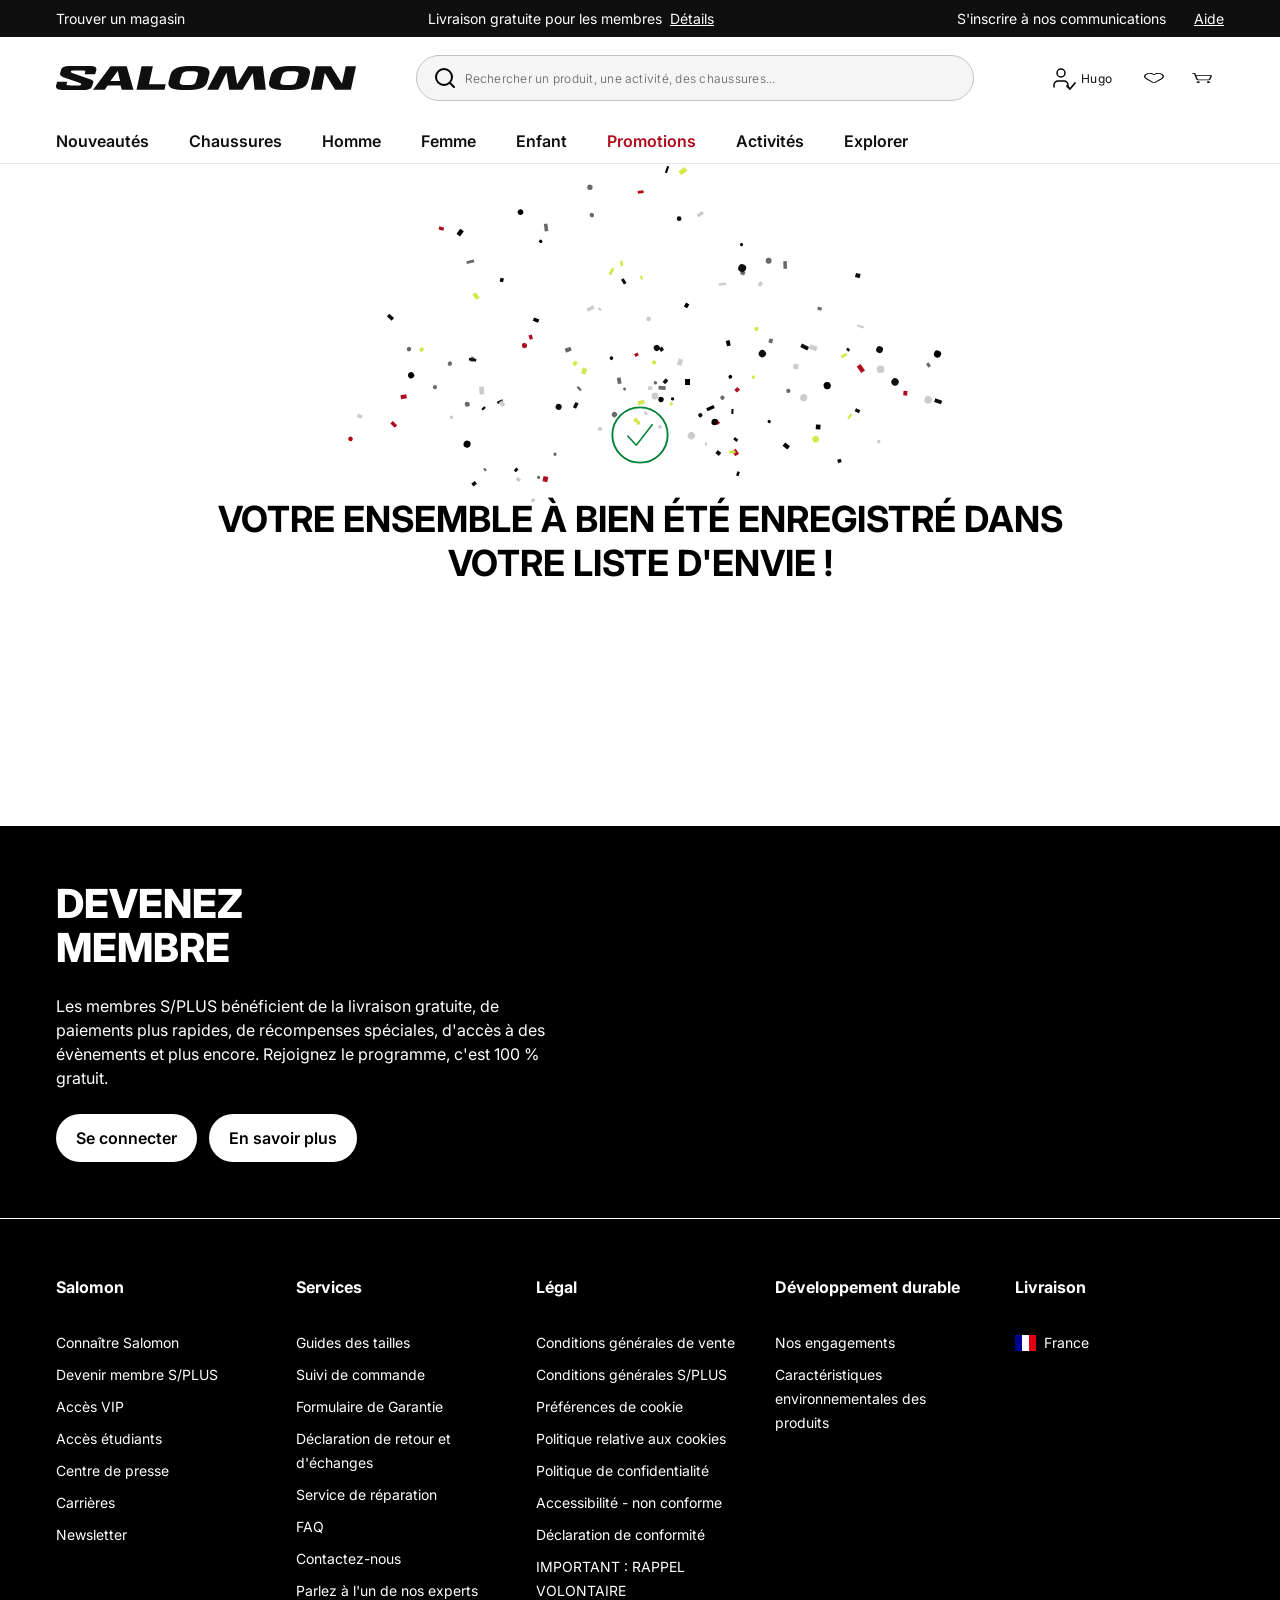
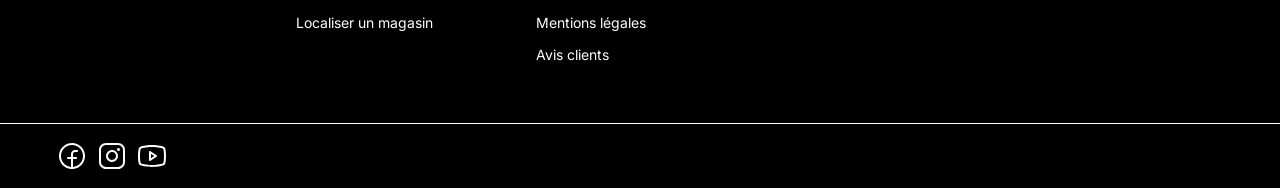
==== ensemble-success.html @ 6f2959b4 "Initial commit — Salomon configurateur prototype Co-Authored-By: Claude Sonnet 4.6 <noreply@anthropi" ====
<!DOCTYPE html>
<html lang="fr">
<head>
  <meta charset="UTF-8" />
  <meta name="viewport" content="width=device-width, initial-scale=1.0" />
  <title>Salomon — Ensemble enregistré</title>
  <link rel="preconnect" href="https://fonts.googleapis.com" />
  <link rel="preconnect" href="https://fonts.gstatic.com" crossorigin />
  <link href="https://fonts.googleapis.com/css2?family=Inter:wght@300;400;500;600;700;800&display=swap" rel="stylesheet" />
  <link rel="stylesheet" href="style.css" />
  <link rel="stylesheet" href="ensemble-success.css" />
</head>
<body class="ensemble-success-page">

  <!-- PREHEADER -->
  <div class="preheader">
    <span>Trouver un magasin</span>
    <div class="preheader-center">
      <span>Livraison gratuite pour les membres</span>
      <a href="#">Détails</a>
    </div>
    <div class="preheader-right">
      <span>S'inscrire à nos communications</span>
      <a href="#">Aide</a>
    </div>
  </div>

  <!-- HEADER -->
  <header class="header">
    <div class="header-top">
      <a href="index.html" class="logo">
        <img src="assets/logo.svg" alt="Salomon" />
      </a>
      <div class="search-bar">
        <img src="assets/icon-search.svg" alt="" class="search-icon" />
        <span class="search-placeholder">Rechercher un produit, une activité, des chaussures...</span>
      </div>
      <div class="header-actions">
        <button class="btn-account">
          <span class="icon-user-check">
            <img src="assets/icon-user.svg" alt="" />
            <svg class="check-badge" viewBox="0 0 12 12" fill="none" xmlns="http://www.w3.org/2000/svg">
              <polyline points="2,6 5,9 10,3" stroke="currentColor" stroke-width="1.8" stroke-linecap="round" stroke-linejoin="round"/>
            </svg>
          </span>
          <span>Hugo</span>
        </button>
        <button class="btn-icon">
          <img src="assets/icon-heart.svg" alt="Favoris" />
        </button>
        <button class="btn-icon">
          <img src="assets/icon-cart.svg" alt="Panier" />
        </button>
      </div>
    </div>
    <nav class="nav nav--bordered">
      <a href="#">Nouveautés</a>
      <a href="#">Chaussures</a>
      <a href="#">Homme</a>
      <a href="#">Femme</a>
      <a href="#">Enfant</a>
      <a href="#" class="nav-promo">Promotions</a>
      <a href="#">Activités</a>
      <a href="#">Explorer</a>
    </nav>
  </header>

  <!-- MAIN : message de succès -->
  <main class="ensemble-success-main">
    <div class="ensemble-success-content">
      <img src="assets/icon-success.svg" alt="" class="ensemble-success-icon" />
      <h1 class="ensemble-success-title">
        Votre ensemble à bien été enregistré dans votre liste d'envie !
      </h1>
    </div>
  </main>

  <!-- FOOTER -->
  <footer class="footer">
    <!-- DEVENEZ MEMBRE -->
    <div class="footer-member">
      <h2>DEVENEZ<br />MEMBRE</h2>
      <p>Les membres S/PLUS bénéficient de la livraison gratuite, de paiements plus rapides, de récompenses spéciales, d'accès à des évènements et plus encore. Rejoignez le programme, c'est 100 % gratuit.</p>
      <div class="footer-member-actions">
        <button class="cta-btn">Se connecter</button>
        <button class="cta-btn">En savoir plus</button>
      </div>
    </div>

    <div class="footer-divider"></div>

    <!-- LIENS FOOTER -->
    <div class="footer-links">
      <div class="footer-col">
        <h3>Salomon</h3>
        <ul>
          <li><a href="#">Connaître Salomon</a></li>
          <li><a href="#">Devenir membre S/PLUS</a></li>
          <li><a href="#">Accès VIP</a></li>
          <li><a href="#">Accès étudiants</a></li>
          <li><a href="#">Centre de presse</a></li>
          <li><a href="#">Carrières</a></li>
          <li><a href="#">Newsletter</a></li>
        </ul>
      </div>
      <div class="footer-col">
        <h3>Services</h3>
        <ul>
          <li><a href="#">Guides des tailles</a></li>
          <li><a href="#">Suivi de commande</a></li>
          <li><a href="#">Formulaire de Garantie</a></li>
          <li><a href="#">Déclaration de retour et d'échanges</a></li>
          <li><a href="#">Service de réparation</a></li>
          <li><a href="#">FAQ</a></li>
          <li><a href="#">Contactez-nous</a></li>
          <li><a href="#">Parlez à l'un de nos experts</a></li>
          <li><a href="#">Localiser un magasin</a></li>
        </ul>
      </div>
      <div class="footer-col">
        <h3>Légal</h3>
        <ul>
          <li><a href="#">Conditions générales de vente</a></li>
          <li><a href="#">Conditions générales S/PLUS</a></li>
          <li><a href="#">Préférences de cookie</a></li>
          <li><a href="#">Politique relative aux cookies</a></li>
          <li><a href="#">Politique de confidentialité</a></li>
          <li><a href="#">Accessibilité - non conforme</a></li>
          <li><a href="#">Déclaration de conformité</a></li>
          <li><a href="#">IMPORTANT : RAPPEL VOLONTAIRE</a></li>
          <li><a href="#">Mentions légales</a></li>
          <li><a href="#">Avis clients</a></li>
        </ul>
      </div>
      <div class="footer-col">
        <h3>Développement durable</h3>
        <ul>
          <li><a href="#">Nos engagements</a></li>
          <li><a href="#">Caractéristiques environnementales des produits</a></li>
        </ul>
      </div>
      <div class="footer-col">
        <h3>Livraison</h3>
        <div class="footer-country">
          <img src="assets/flag-fr.svg" alt="France" />
          <span>France</span>
        </div>
      </div>
    </div>

    <div class="footer-divider"></div>

    <!-- RÉSEAUX SOCIAUX -->
    <div class="footer-social">
      <a href="#"><img src="assets/facebook.svg" alt="Facebook" /></a>
      <a href="#"><img src="assets/instagram.svg" alt="Instagram" /></a>
      <a href="#"><img src="assets/youtube.svg" alt="YouTube" /></a>
    </div>
  </footer>

  <script src="assets/confetti.js"></script>
</body>
</html>
---- style.css ----
*, *::before, *::after {
  box-sizing: border-box;
  margin: 0;
  padding: 0;
}

html, body {
  overflow-x: clip;
}

body {
  font-family: 'Inter', sans-serif;
  background: #fff;
  color: #0f0f0f;
}

a {
  text-decoration: none;
  color: inherit;
}

/* ─── PREHEADER ─── */
.preheader {
  background: #0f0f0f;
  color: #fff;
  font-size: 14px;
  font-weight: 400;
  display: flex;
  align-items: center;
  justify-content: space-between;
  padding: 10px 56px;
}

/* ─── BREADCRUMB ─── */
.breadcrumb {
  padding: 10px 56px;
}

.breadcrumb span {
  font-size: 12px;
  font-weight: 400;
  color: #999;
}

.preheader-center {
  display: flex;
  align-items: center;
  gap: 8px;
}

.preheader-right {
  display: flex;
  align-items: center;
  gap: 28px;
}

.preheader a {
  color: #fff;
  text-decoration: underline;
}

/* ─── HEADER ─── */
.header {
  background: #fff;
  border-bottom: 1px solid #e8e8e8;
  position: sticky;
  top: 0;
  z-index: 100;
}

.header-top {
  display: flex;
  align-items: center;
  justify-content: space-between;
  padding: 18px 56px;
  gap: 24px;
}

.logo img {
  height: 24px;
  width: auto;
  display: block;
}

.search-bar {
  flex: 1;
  max-width: 558px;
  background: #f5f5f5;
  border: 1px solid #c2c2c2;
  border-radius: 999px;
  display: flex;
  align-items: center;
  gap: 8px;
  padding: 10px 16px;
  cursor: text;
}

.search-icon {
  width: 24px;
  height: 24px;
  flex-shrink: 0;
}

.search-placeholder {
  font-size: 12px;
  font-weight: 300;
  color: #606060;
  letter-spacing: 0.24px;
  white-space: nowrap;
}

.header-actions {
  display: flex;
  align-items: center;
  gap: 4px;
}

.btn-account {
  display: flex;
  align-items: center;
  gap: 8px;
  padding: 10px 16px;
  background: none;
  border: none;
  border-radius: 999px;
  cursor: pointer;
  font-family: 'Inter', sans-serif;
  font-size: 12px;
  font-weight: 400;
  color: #0f0f0f;
  letter-spacing: 0.24px;
  white-space: nowrap;
}

.btn-account img {
  width: 24px;
  height: 24px;
}

.icon-user-check {
  position: relative;
  display: flex;
  align-items: center;
  flex-shrink: 0;
}

.check-badge {
  position: absolute;
  bottom: -2px;
  right: -4px;
  width: 12px;
  height: 12px;
  color: #0f0f0f;
}

.btn-icon {
  width: 44px;
  height: 44px;
  background: none;
  border: none;
  border-radius: 999px;
  cursor: pointer;
  display: flex;
  align-items: center;
  justify-content: center;
  padding: 0;
}

.btn-icon img {
  width: 20px;
  height: 20px;
  object-fit: contain;
}

/* ─── NAV ─── */
.nav {
  display: flex;
  align-items: center;
  gap: 40px;
  padding: 10px 56px;
  font-size: 16px;
  font-weight: 600;
}

.nav a {
  color: #0f0f0f;
  line-height: 24px;
  white-space: nowrap;
}

.nav a.nav-promo {
  color: #af0c1e;
}

/* ─── LINK-PROFIL ─── */
.link-profil-wrapper {
  position: fixed;
  bottom: 24px;
  left: 0;
  width: 100vw;
  z-index: 200;
  display: flex;
  justify-content: center;
  padding: 0 56px;
  pointer-events: none;
}

.link-profil-collapsed {
  width: 73px;
  height: 73px;
  background: #000;
  border: none;
  border-radius: 6px;
  display: flex;
  align-items: center;
  justify-content: center;
  cursor: pointer;
  pointer-events: auto;
}

.link-profil-collapsed img {
  width: 24px;
  height: 24px;
}

.link-profil-expanded {
  display: none;
  width: 60%;
  align-items: center;
  justify-content: space-between;
  gap: 56px;
  background: linear-gradient(135deg, #1a3a2a 0%, #0f2a1e 100%);
  border-radius: 6px;
  padding: 16px 32px;
  pointer-events: auto;
}

.link-profil-text {
  display: flex;
  flex-direction: column;
  gap: 4px;
  color: #fff;
  flex: 1;
  min-width: 0;
}

.link-profil-text strong {
  font-size: 18px;
  font-weight: 700;
  line-height: normal;
  white-space: nowrap;
  overflow: hidden;
  text-overflow: ellipsis;
}

.link-profil-text span {
  font-size: 12px;
  font-weight: 400;
  line-height: normal;
  white-space: nowrap;
  overflow: hidden;
  text-overflow: ellipsis;
}

.link-profil-actions {
  display: flex;
  align-items: center;
  gap: 16px;
  flex-shrink: 0;
  margin-left: auto;
}

.link-profil-cta {
  background: #fff;
  border: none;
  border-radius: 9999px;
  padding: 6px 12px;
  font-family: 'Inter', sans-serif;
  font-size: 12px;
  font-weight: 600;
  color: #000;
  cursor: pointer;
  white-space: nowrap;
}

.link-profil-close {
  background: none;
  border: none;
  cursor: pointer;
  padding: 0;
  width: 24px;
  height: 24px;
  display: flex;
  align-items: center;
  justify-content: center;
}

.link-profil-close img {
  width: 24px;
  height: 24px;
}

@media (max-width: 768px) {
  .link-profil-wrapper {
    padding: 0 16px;
  }

  .link-profil-expanded {
    width: 100%;
    gap: 16px;
    padding: 12px 16px;
  }

  .link-profil-text strong {
    font-size: 14px;
  }

  .link-profil-text span {
    font-size: 11px;
  }

  .link-profil-cta {
    font-size: 11px;
    padding: 6px 10px;
  }
}

/* ─── HERO ─── */
.hero {
  position: relative;
  height: 686px;
  overflow: hidden;
  display: flex;
  align-items: center;
}

.hero-bg {
  position: absolute;
  inset: 0;
  width: 100%;
  height: 100%;
  object-fit: cover;
}

.hero-content {
  position: relative;
  z-index: 1;
  padding: 0 56px;
  display: flex;
  flex-direction: column;
  gap: 16px;
}

.hero-content h1 {
  font-size: 45px;
  font-weight: 700;
  color: #fff;
  line-height: 48px;
  letter-spacing: 0.04px;
}

.hero-content p {
  font-size: 16px;
  font-weight: 400;
  color: #fff;
  line-height: 24px;
}

/* ─── CTA BUTTON ─── */
.cta-btn {
  display: inline-flex;
  align-items: center;
  justify-content: center;
  padding: 14px 20px;
  background: #fff;
  border: none;
  border-radius: 9999px;
  font-family: 'Inter', sans-serif;
  font-size: 16px;
  font-weight: 600;
  color: #000;
  cursor: pointer;
  white-space: nowrap;
  align-self: flex-start;
}

/* ─── SECTION WRAPPER ─── */
.section-discover,
.section-categories,
.section-top-categories {
  padding: 32px 56px 80px;
}

.section-title {
  font-size: 22px;
  font-weight: 700;
  color: #0f0f0f;
  line-height: 32px;
  margin-bottom: 32px;
}

/* ─── CARDS GRID 5 (Découvrir) ─── */
.cards-grid-5 {
  display: flex;
  gap: 8px;
}

.card-activity {
  flex: 1;
  position: relative;
  border-radius: 8px;
  overflow: hidden;
  aspect-ratio: 352 / 502;
  display: block;
}

.card-activity img {
  position: absolute;
  inset: 0;
  width: 100%;
  height: 100%;
  object-fit: cover;
}

.card-activity .card-gradient {
  position: absolute;
  inset: 0;
  background: linear-gradient(to bottom, rgba(0,0,0,0.3) 0%, rgba(0,0,0,0) 40%);
  border-radius: 8px;
}

.card-activity span {
  position: relative;
  z-index: 1;
  display: block;
  padding: 20px;
  font-size: 18px;
  font-weight: 600;
  color: #fff;
  line-height: 28px;
  white-space: nowrap;
}

/* ─── SECTION PROMO (rouge) ─── */
.section-promo {
  display: flex;
  gap: 8px;
}

.promo-block {
  flex: 1;
  background: #ff0000;
  aspect-ratio: 1005 / 949;
  display: flex;
  align-items: flex-end;
  padding: 56px;
}

.promo-content {
  display: flex;
  flex-direction: column;
  gap: 8px;
}

.promo-content h2 {
  font-size: 31px;
  font-weight: 700;
  color: #fff;
  line-height: 38px;
  letter-spacing: 0.04px;
  text-transform: uppercase;
}

.promo-content p {
  font-size: 16px;
  font-weight: 400;
  color: #fff;
  line-height: 24px;
}

/* ─── CARDS GRID 4 (Catégorie du moment) ─── */
.cards-grid-4 {
  display: flex;
  gap: 8px;
}

.card-category {
  flex: 1;
  position: relative;
  border-radius: 8px;
  overflow: hidden;
  aspect-ratio: 352 / 502;
  background: #919191;
  display: block;
}

.card-category .card-gradient {
  position: absolute;
  top: 0;
  left: 0;
  right: 0;
  height: 201px;
  background: linear-gradient(to bottom, rgba(0,0,0,0.3) 0%, rgba(0,0,0,0) 100%);
  border-radius: 8px 8px 0 0;
}

.card-category span {
  position: relative;
  z-index: 1;
  display: block;
  padding: 20px;
  font-size: 18px;
  font-weight: 600;
  color: #fff;
  line-height: 28px;
  white-space: nowrap;
}

/* ─── TOP CATEGORIES ─── */
.section-top-categories {
  padding-bottom: 56px;
}

.top-categories-grid {
  display: flex;
  justify-content: space-between;
  gap: 16px;
}

.top-categories-grid ul {
  list-style: none;
  display: flex;
  flex-direction: column;
  gap: 16px;
  flex: 1;
}

.top-categories-grid li a {
  font-size: 16px;
  font-weight: 400;
  color: #0f0f0f;
  line-height: 24px;
  display: block;
}

.top-categories-grid li a:hover {
  text-decoration: underline;
}

/* ─── FOOTER ─── */
.footer {
  background: #000;
  color: #fff;
}

.footer-member {
  padding: 56px;
  display: flex;
  flex-direction: column;
  gap: 24px;
}

.footer-member h2 {
  font-size: 40px;
  font-weight: 800;
  text-transform: uppercase;
  line-height: 1.1;
}

.footer-member p {
  font-size: 16px;
  font-weight: 400;
  line-height: 1.5;
  max-width: 505px;
}

.footer-member-actions {
  display: flex;
  gap: 12px;
}

.footer-divider {
  height: 1px;
  background: #fff;
  width: 100%;
}

.footer-links {
  display: flex;
  gap: 31px;
  padding: 56px;
}

.footer-col {
  flex: 1;
  min-width: 0;
}

.footer-col h3 {
  font-size: 16px;
  font-weight: 700;
  color: #fff;
  line-height: 24px;
  margin-bottom: 32px;
}

.footer-col ul {
  list-style: none;
  display: flex;
  flex-direction: column;
  gap: 8px;
}

.footer-col li a {
  font-size: 14px;
  font-weight: 400;
  color: #fff;
  line-height: 24px;
}

.footer-col li a:hover {
  text-decoration: underline;
}

.footer-country {
  display: flex;
  align-items: center;
  gap: 8px;
}

.footer-country img {
  width: 21px;
  height: 16px;
}

.footer-country span {
  font-size: 14px;
  font-weight: 400;
  color: #fff;
  line-height: 24px;
}

.footer-social {
  display: flex;
  align-items: center;
  gap: 8px;
  padding: 16px 56px;
}

.footer-social a img {
  width: 32px;
  height: 32px;
  display: block;
}
---- ensemble-success.css ----
/* ─── ENSEMBLE SUCCESS PAGE ─── */
.ensemble-success-page {
  display: flex;
  flex-direction: column;
  min-height: 100vh;
}

/* ─── MAIN ─── */
.ensemble-success-main {
  flex: 1;
  display: flex;
  align-items: center;
  justify-content: center;
  padding: 16px 56px;
  min-height: 662px;
}

.ensemble-success-content {
  display: flex;
  flex-direction: column;
  align-items: center;
  gap: 32px;
  max-width: 876px;
  width: 100%;
}

.ensemble-success-icon {
  width: 60px;
  height: 60px;
  display: block;
  flex-shrink: 0;
}

.ensemble-success-title {
  font-size: 36px;
  font-weight: 700;
  color: #000;
  text-transform: uppercase;
  text-align: center;
  line-height: normal;
  width: 100%;
}
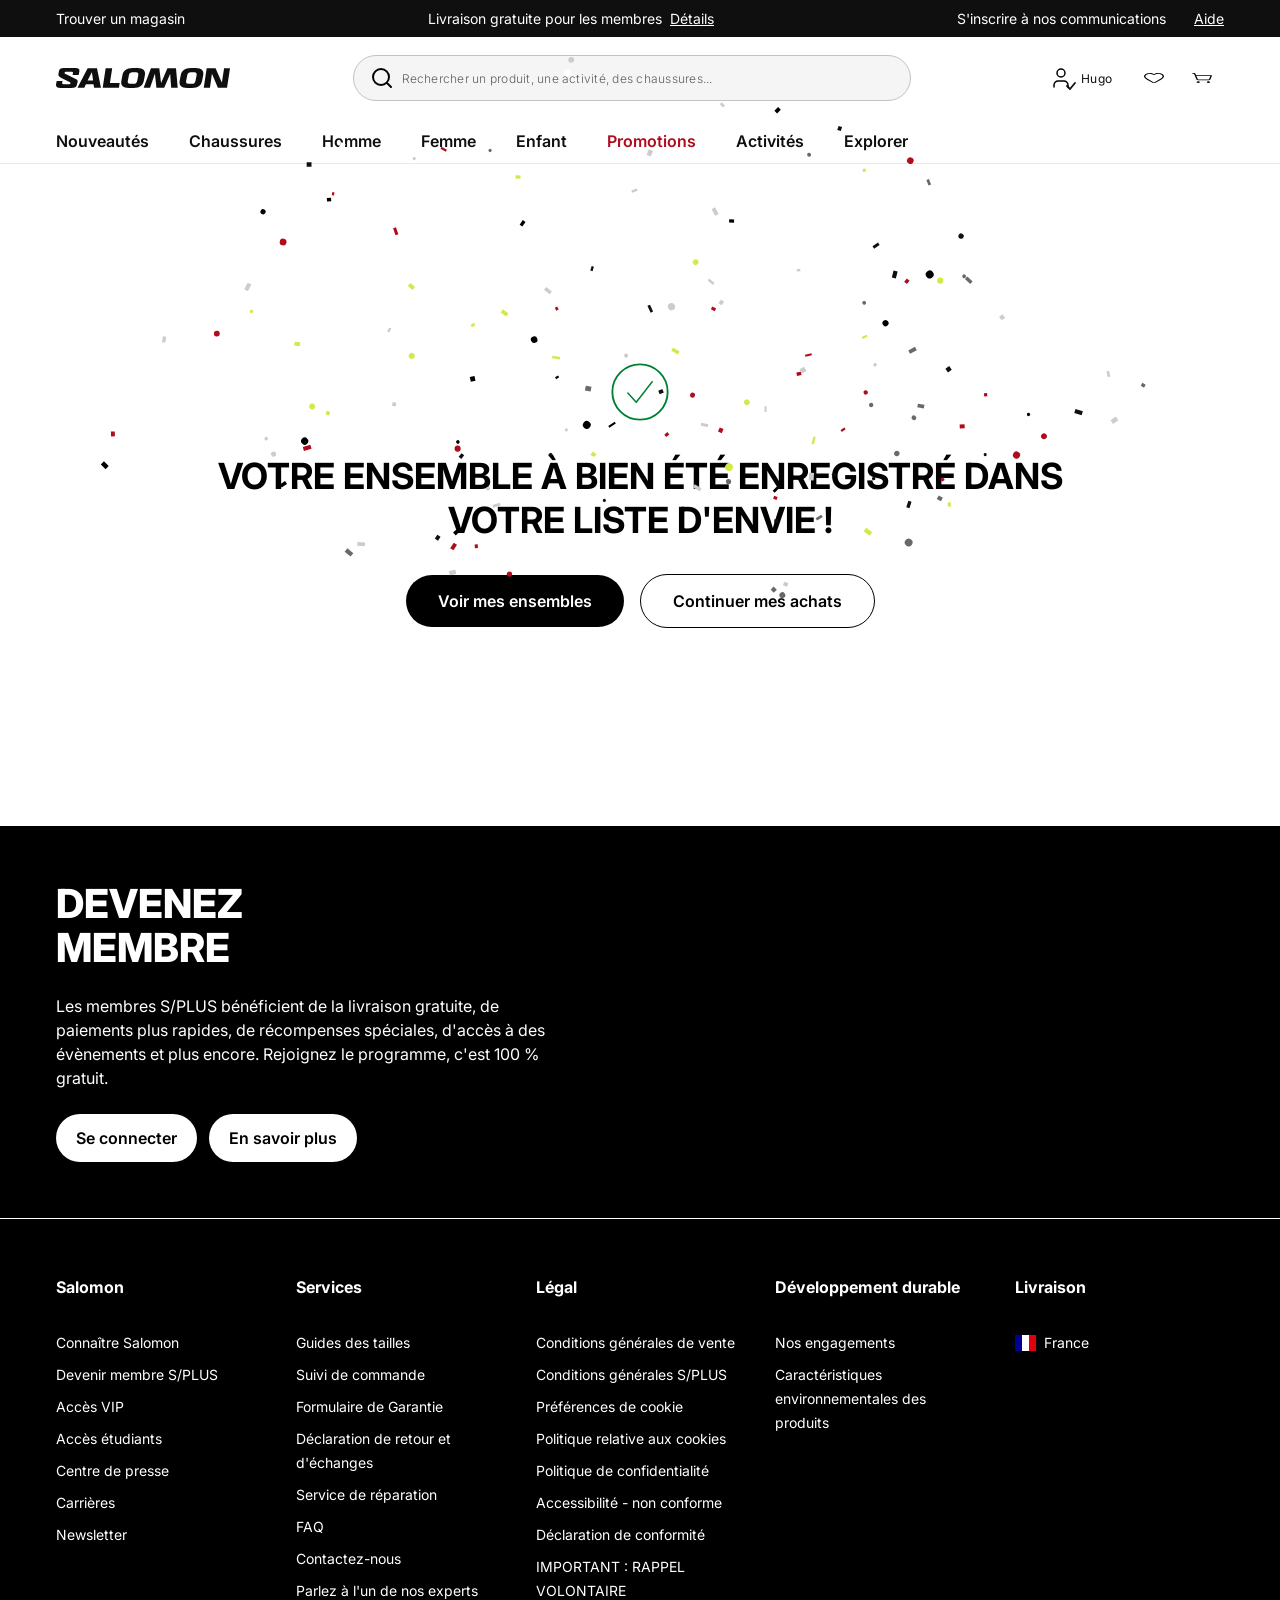
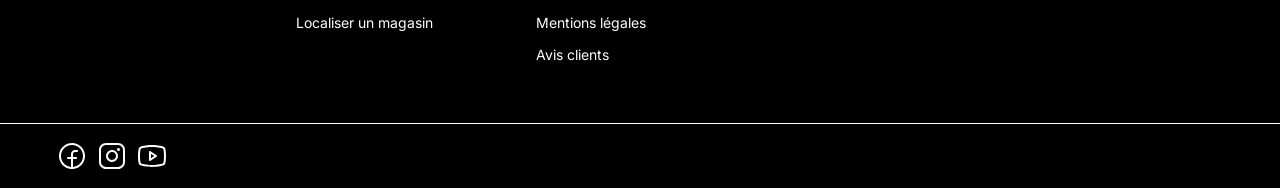
==== commit c110d033: "Ajout CTAs ensemble-success, réduction logo proportionnelle, footer pages step/success Co-Authored-B" ====
--- a/ensemble-success.html
+++ b/ensemble-success.html
@@ -72,6 +72,10 @@
       <h1 class="ensemble-success-title">
         Votre ensemble à bien été enregistré dans votre liste d'envie !
       </h1>
+      <div class="ensemble-success-actions">
+        <button class="ensemble-success-cta ensemble-success-cta--primary">Voir mes ensembles</button>
+        <button class="ensemble-success-cta ensemble-success-cta--secondary" onclick="window.location.href='index.html'">Continuer mes achats</button>
+      </div>
     </div>
   </main>
 
--- a/style.css
+++ b/style.css
@@ -77,8 +77,8 @@
 }
 
 .logo img {
-  height: 24px;
-  width: auto;
+  height: 20px;
+  width: 174px; /* ratio viewBox 207.342 / 23.8852 × 20px */
   display: block;
 }
 
--- a/ensemble-success.css
+++ b/ensemble-success.css
@@ -40,3 +40,44 @@
   line-height: normal;
   width: 100%;
 }
+
+.ensemble-success-actions {
+  display: flex;
+  gap: 16px;
+  align-items: center;
+  justify-content: center;
+}
+
+.ensemble-success-cta {
+  display: flex;
+  align-items: center;
+  justify-content: center;
+  padding: 16px 32px;
+  border-radius: 9999px;
+  font-family: 'Inter', sans-serif;
+  font-size: 16px;
+  font-weight: 600;
+  cursor: pointer;
+  white-space: nowrap;
+  transition: background 0.15s ease;
+}
+
+.ensemble-success-cta--primary {
+  background: #000;
+  color: #fff;
+  border: none;
+}
+
+.ensemble-success-cta--primary:hover {
+  background: #222;
+}
+
+.ensemble-success-cta--secondary {
+  background: #fff;
+  color: #000;
+  border: 1.5px solid #000;
+}
+
+.ensemble-success-cta--secondary:hover {
+  background: #f5f5f5;
+}
